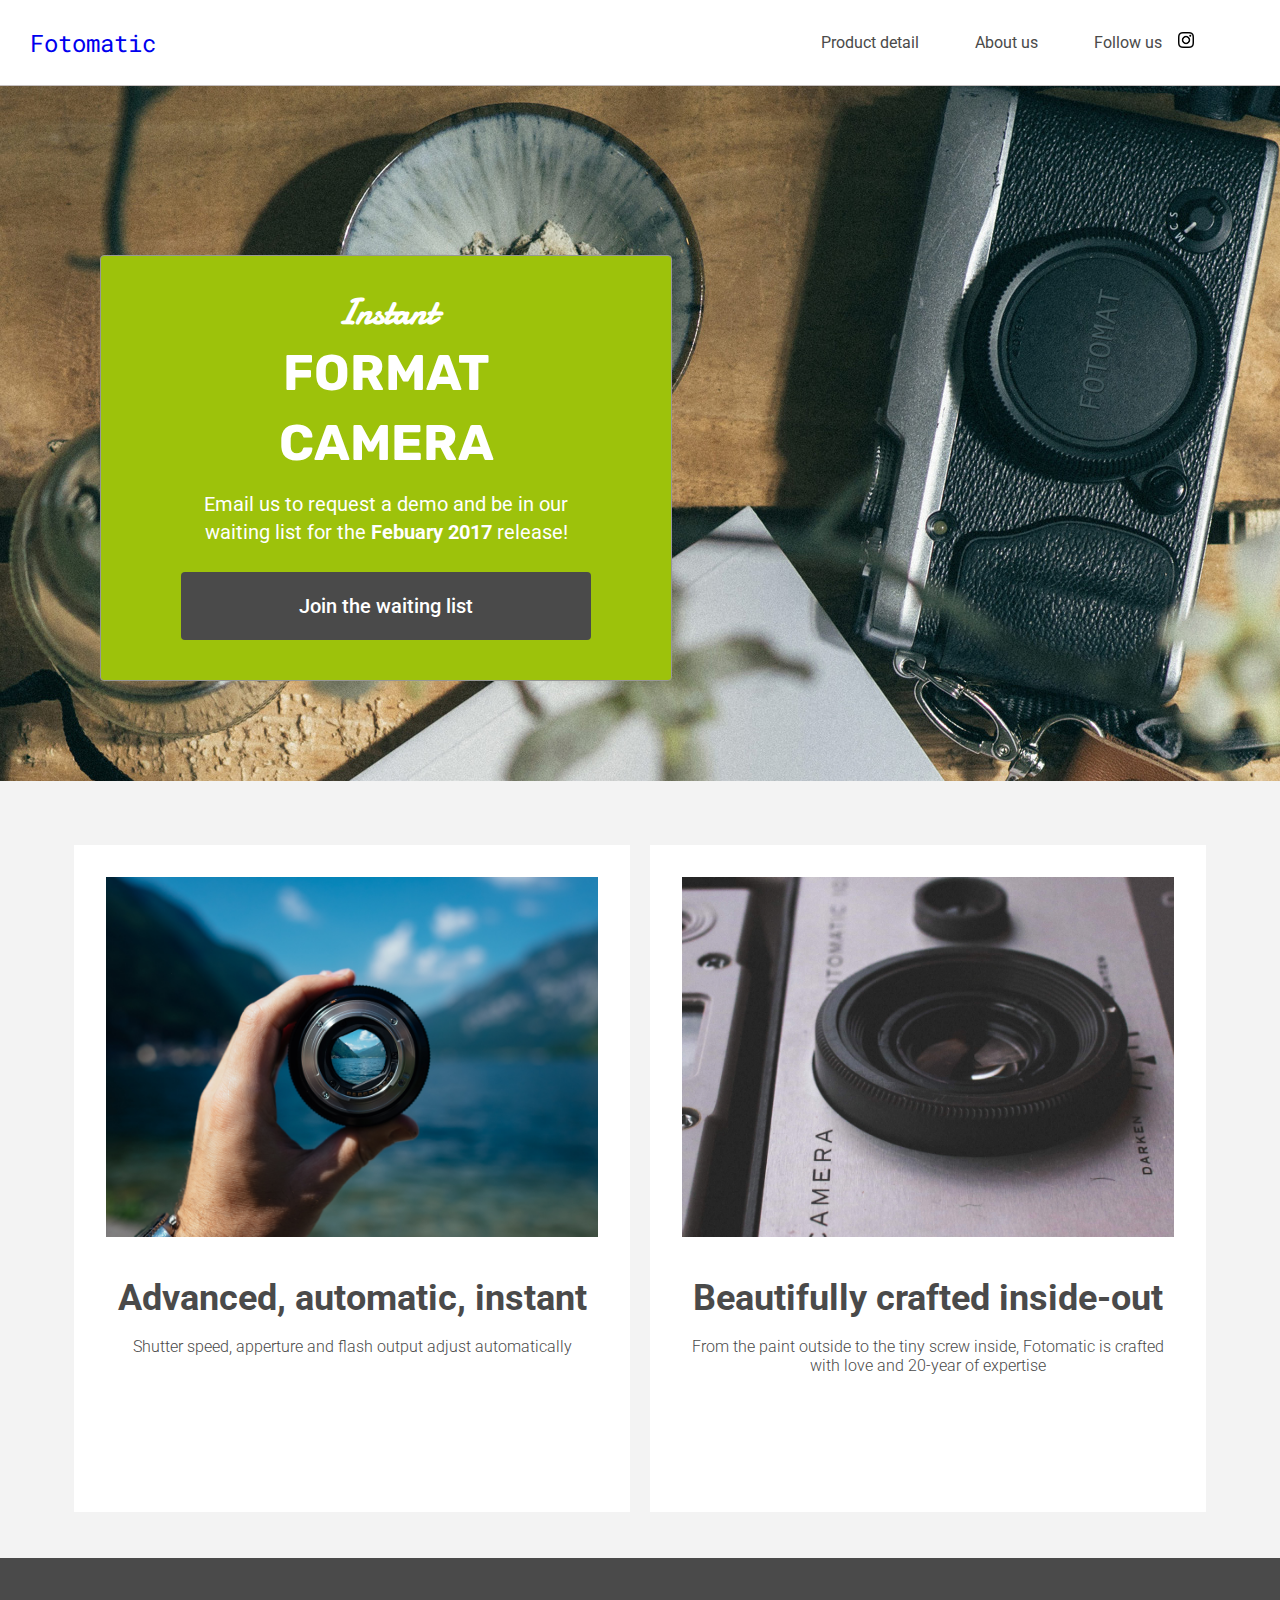
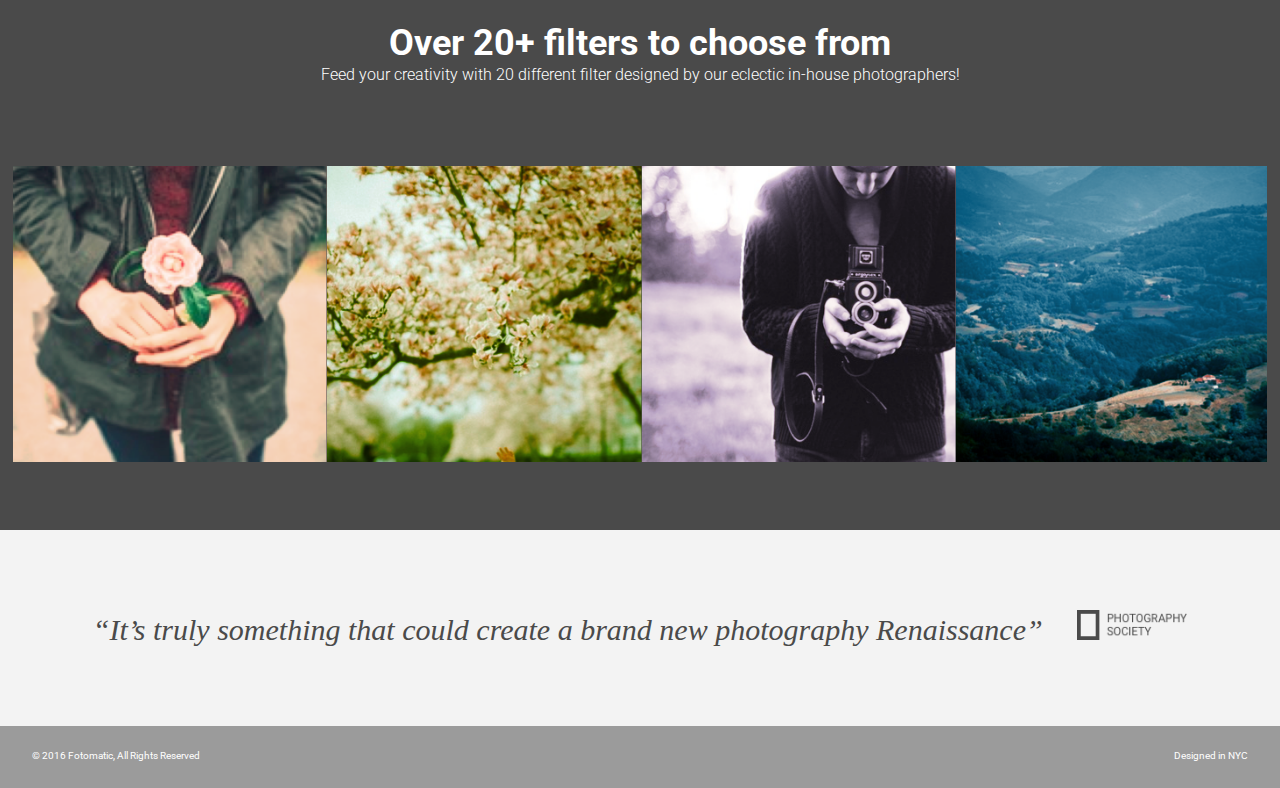
==== index.html @ f7a87e55 "alone initial" ====
<!DOCTYPE html>
<html>
  <head>
    <link
      href="https://fonts.googleapis.com/css?family=Damion"
      rel="stylesheet"
    />
    <link
      href="https://fonts.googleapis.com/css?family=Rubik"
      rel="stylesheet"
    />
    <link
      href="https://fonts.googleapis.com/css?family=Roboto:300,400,600,700"
      rel="stylesheet"
    />
    <link
      href="https://fonts.googleapis.com/css2?family=Roboto+Mono&family=Roboto:ital@1&display=swap"
      rel="stylesheet"
    />
    <link rel="stylesheet" href="./resources/css/style.css" />
    <meta name="viewport" content="width=device-width, initial-scale=1.0" />

    <meta charset="UTF-8" />
  </head>
  <body>
    <!-- Header -->
    <header>
      <div class="content">
        <a href="index.html" class="desktop logo">Fotomatic</a>
        <nav class="desktop">
          <ul>
            <li><a href="#">Product detail</a></li>
            <li><a href="#">About us</a></li>
            <li>
              <a href="https://www.instagram.com/"
                >Follow us
                <img class="icon" src="./resources/images/instagram.png"
              /></a>
            </li>
            <li><a href="#" class="button">Join us</a></li>
          </ul>
        </nav>
        <nav class="mobile">
          <ul>
            <li>
              <a href="#"><img src="./resources/images/ic-logo.svg" /></a>
            </li>
            <li>
              <a href="#"
                ><img src="./resources/images/ic-product-detail.svg"
              /></a>
            </li>
            <li>
              <a href="#"><img src="./resources/images/ic-about-us.svg" /></a>
            </li>
            <li><a href="#" class="button">Join us</a></li>
          </ul>
        </nav>
      </div>
    </header>
    <!-- Main Content -->
    <div class="main-content">
      <!-- Sign Up Section -->
      <div id="sign-up-section" class="banner">
        <div id="sign-up-cta">
          <div class="content center">
            <div class="header">
              <h2 class="cursive">Instant</h2>
              <h1 class="striking">FORMAT CAMERA</h1>
            </div>
            <div class="email">
              <span>
                Email us to request a demo and be in our waiting list for the
                <strong>Febuary 2017</strong> release!
              </span>
              <div class="button">Join the waiting list</div>
            </div>
          </div>
        </div>
      </div>

      <!-- Features Section -->
      <div id="features-section">
        <div class="feature">
          <div class="center">
            <div class="image-container">
              <img src="resources/images/feature-1.png" />
            </div>
            <div class="content">
              <h2>Advanced, automatic, instant</h2>
              <h3>
                Shutter speed, apperture and flash output adjust automatically
              </h3>
            </div>
          </div>
        </div>
        <div class="feature">
          <div class="center">
            <div class="image-container">
              <img src="resources/images/feature-2.png" />
            </div>
            <div class="content">
              <h2>Beautifully crafted inside-out</h2>
              <h3>
                From the paint outside to the tiny screw inside, Fotomatic is
                crafted with love and 20-year of expertise
              </h3>
            </div>
          </div>
        </div>
      </div>

      <!-- Filters Section -->
      <div id="filters-section">
        <div class="content center">
          <h2>Over 20+ filters to choose from</h2>
          <h3>
            Feed your creativity with 20 different filter designed by our
            eclectic in-house photographers!
          </h3>
        </div>
        <div class="main-img images-container">
          <div class="image-container">
            <img src="./resources/images/filter-1.png" />
          </div>
          <div class="image-container">
            <img src="./resources/images/filter-2.png" />
          </div>
          <div class="image-container">
            <img src="./resources/images/filter-3.png" />
          </div>
          <div class="image-container extra">
            <img src="./resources/images/filter-4.png" />
          </div>
        </div>
      </div>

      <!-- 
      $color_1: white;
$color_2: #4a4a4a;
$font-family_1: "Roboto", sans-serif;
$font-family_2: "Damion", cursive;
$font-family_3: "Rubik", sans-serif;
$font-family_4: "Palatino", serif;
$font-family_5: "Roboto Mono", monospace;
$background-color_1: #4a4a4a;
$background-color_2: white;
$background-color_3: #9dc20b;
$background-color_4: transparent;
$background-color_5: #f3f3f3;
$background-color_6: #9b9b9b; -->

      <!-- Quotes Section-->
      <div id="quotes-section">
        <div class="content center">
          <span class="quote"
            >“It’s truly something that could create a brand new photography
            Renaissance”</span
          >
          <img
            class="quote-citation"
            src="./resources/images/photography-logo.png"
          />
        </div>
      </div>

      <!-- Footer -->
      <footer>
        <div class="content">
          <span class="copyright">© 2016 Fotomatic, All Rights Reserved</span>
          <span class="location">Designed in NYC</span>
        </div>
      </footer>
    </div>
  </body>
</html>
---- resources/css/style.css ----
/* Universal Styles */
/* Header */
/* Sign Up Section */
/* Features Section */
/* Filters Section */
/* Quotes Section */
/* Footer */
html {
  font-family: "Roboto", sans-serif;
  font-size: 16px;
}

body {
  margin: 0;
}

.main-content {
  position: relative;
  top: 5.3125rem;
}

.center {
  text-align: center;
}

.button {
  border-radius: 4px;
  background-color: #4a4a4a;
  color: white;
}

.image-container {
  overflow: hidden;
}
.image-container img {
  display: block;
  max-width: 100%;
}

header {
  position: fixed;
  z-index: 100;
  width: 100%;
  border-bottom: solid 1px #c6c1c1;
  background-color: white;
  color: #4a4a4a;
}
header .button {
  display: none;
}
header .content {
  height: 85px;
  display: flex;
  align-items: center;
  padding: 0 1.875rem;
}
header .logo {
  flex: 1;
  font-family: "Roboto Mono", monospace;
  font-size: 24px;
  text-decoration: none;
}
header nav ul {
  display: flex;
  list-style: none;
}
header .icon {
  width: 1rem;
  padding-left: 0.75rem;
}
header .mobile {
  display: none;
}

nav li {
  padding-left: 3.5rem;
}
nav a {
  vertical-align: bottom;
  line-height: 1.6;
  font-size: 1rem;
  color: #4a4a4a;
  text-decoration: none;
}

#sign-up-section {
  display: flex;
  justify-content: flex-start;
  align-items: flex-start;
  height: 43.5rem;
  height: 43.5rem;
  background-image: url("../images/banner-landingpage.jpg");
  background-position: bottom;
  background-size: cover;
  background-repeat: no-repeat;
}

#sign-up-cta {
  padding: 0 5rem 2.5rem 5rem;
  border: solid 1px #979797;
  border-radius: 4px;
  background-color: #9dc20b;
  margin: 170px auto 170px 100px;
}
#sign-up-cta .content {
  width: 25.625rem;
  margin-top: 2rem;
  font-family: "Roboto", sans-serif;
  font-size: 1.25rem;
  line-height: 1.4;
  color: white;
}
#sign-up-cta h1 {
  font-size: 3.125rem;
}
#sign-up-cta h2 {
  font-size: 2.25rem;
}
#sign-up-cta span strong {
  font-weight: bold;
}
#sign-up-cta .cursive {
  font-family: "Damion", cursive;
  margin: 0;
}
#sign-up-cta .striking {
  font-family: "Rubik", sans-serif;
  padding-bottom: 0.75rem;
  margin: 0;
}
#sign-up-cta .button {
  margin-top: 1.625rem;
  padding: 1.25rem 7.25rem;
  font-weight: 500;
}

#features-section {
  display: flex;
  justify-content: space-between;
  padding: 4rem 5% 46px 5%;
  background-color: #f3f3f3;
}

.feature {
  height: 635px;
  flex: 1;
  padding: 2rem 2rem 0 2rem;
  margin: 0px 10px;
  background-color: white;
}
.feature .image-container img {
  width: 100%;
}
.feature .content {
  line-height: 1.2;
  padding-top: 40px;
  height: 187px;
}
.feature h2 {
  font-size: 2.25rem;
  font-weight: bold;
  color: #4a4a4a;
  margin: 0;
}
.feature h3 {
  font-size: 1rem;
  line-height: 1.2;
  font-weight: 300;
  color: #4a4a4a;
}

#filters-section {
  padding: 4rem 0;
  background-color: #4a4a4a;
}
#filters-section .content {
  padding: 0 0.625rem;
  margin-bottom: 5rem;
}
#filters-section .content h2 {
  margin: 0;
  font-size: 2.25rem;
  font-weight: bold;
  color: white;
}
#filters-section .content h3 {
  margin: 0;
  font-size: 1rem;
  line-height: 1.4;
  font-weight: 300;
  color: white;
}
#filters-section .main-img {
  display: inline-flex;
}
#filters-section .images-container {
  max-width: 100%;
  padding: 0 1%;
}

#quotes-section {
  background-color: #f3f3f3;
}
#quotes-section .content {
  padding: 5rem 0;
}
#quotes-section .quote {
  font-family: "Palatino", serif;
  font-size: 1.875rem;
  line-height: 1.1;
  font-style: italic;
  color: #4a4a4a;
}
#quotes-section .quote-citation {
  margin-left: 30px;
  height: 1.875rem;
}

footer {
  background-color: #9b9b9b;
  height: 62px;
}
footer .content {
  padding: 1.5rem 2rem;
  color: white;
  display: flex;
  font-size: 0.75rem;
  font-family: "Roboto", sans-serif;
  font-weight: 400;
}
footer .copyright {
  flex-grow: 1;
}

@media only screen and (max-width: 890px) {
  .feature h2 {
    font-size: 1.125rem;
    line-height: 1.3;
    font-weight: normal;
  }
  .feature h3 {
    font-size: 0.875rem;
    line-height: 1.4;
  }
}
@media only screen and (min-width: 760px) {
  footer .content {
    font-size: 0.625rem;
  }
}
@media only screen and (max-width: 760px) {
  header li {
    padding: 0 15px;
  }
  header .button {
    display: block;
    padding: 0.1875rem 0.5rem;
    background-color: #9dc20b;
    line-height: 1.6;
    color: white;
  }
  .main-content {
    top: 85px;
  }
  #sign-up-section {
    align-items: center;
    justify-content: center;
    height: 28rem;
  }
  #sign-up-cta {
    position: static;
    width: auto;
    height: auto;
    background-color: transparent;
    border: none;
    font-weight: lighter;
  }
  #sign-up-cta .content {
    margin-top: 0;
  }
  #sign-up-cta .email {
    display: none;
  }
  #sign-up-cta h1 {
    font-size: 3.125rem;
  }
  #sign-up-cta h2 {
    font-size: 2.25rem;
  }
  #features-section {
    padding: 64px 2% 46px 2%;
  }
  #features-section .content {
    text-align: left;
  }
  #features-section .content h3 {
    font-size: 1.125rem;
  }
  #features-section .content h2 {
    font-size: 2.25rem;
    font-weight: bold;
  }
  #filters-section {
    padding: 1.5rem 0 0 0;
  }
  #filters-section .content {
    margin-bottom: 1rem;
  }
  #filters-section .content h2 {
    padding-bottom: 0.625rem;
    font-size: 1.125rem;
    line-height: 1.3;
    font-weight: normal;
  }
  #filters-section .content h3 {
    font-size: 0.875rem;
    line-height: 1.4;
  }
  #filters-section .images-container {
    padding: 0;
  }
  #quotes-section .content {
    padding: 1.875rem;
    text-align: left;
    display: flex;
  }
  #quotes-section .content .quote {
    font-size: 1.5rem;
    line-height: 1.4;
  }
  #quotes-section .content .quote-citation {
    margin: 0;
  }
}
@media only screen and (max-width: 450px) {
  header .content {
    padding: 0;
    height: 3rem;
  }
  header .content .desktop {
    display: none;
  }
  header .content .mobile {
    display: block;
    width: 100%;
  }
  header .content .mobile ul {
    display: flex;
    padding-left: 0.5rem;
    justify-content: space-around;
    align-items: center;
    width: 100%;
  }
  header .content .mobile li {
    padding: 0;
  }
  header .content .mobile .button {
    padding: 0.1875rem 0.5rem;
    background-color: #9dc20b;
    line-height: 1.6;
    color: white;
  }
  #sign-up-section {
    height: 20rem;
  }
  #sign-up-cta h1 {
    font-size: 2.25rem;
  }
  #sign-up-cta h2 {
    font-size: 2rem;
  }
  #features-section {
    flex-flow: column;
    padding: 0;
  }
  .feature {
    margin: 0;
    padding: 1.25rem 1rem 0 1rem;
  }
  .feature .content {
    line-height: 0.5rem;
  }
  .feature .content h2 {
    text-align: center;
    font-size: 1rem;
    font-weight: 400;
  }
  .feature .content h3 {
    text-align: center;
    font-size: 1rem;
  }
  #filters-section .extra {
    display: none;
  }
  #quotes-section {
    display: block;
  }
  #quotes-section .content span {
    width: 100%;
  }
}/*# sourceMappingURL=style.css.map */
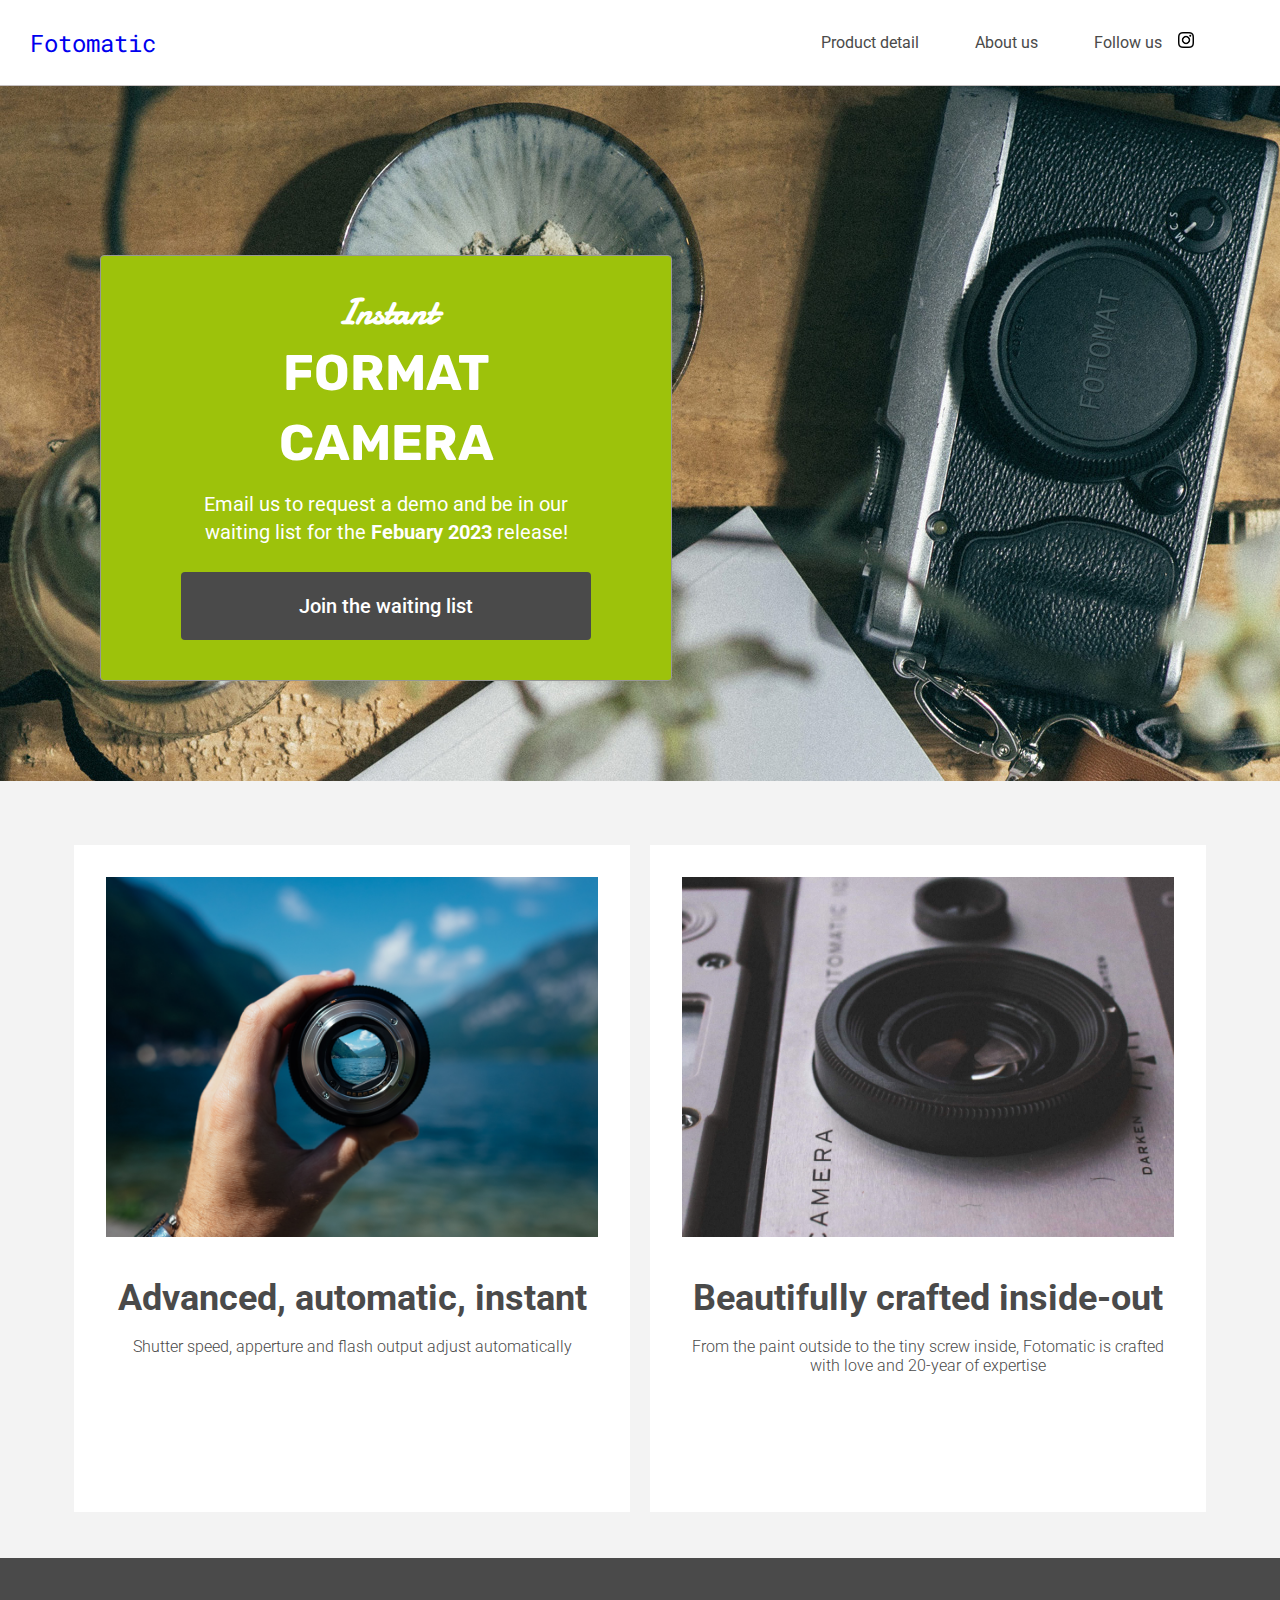
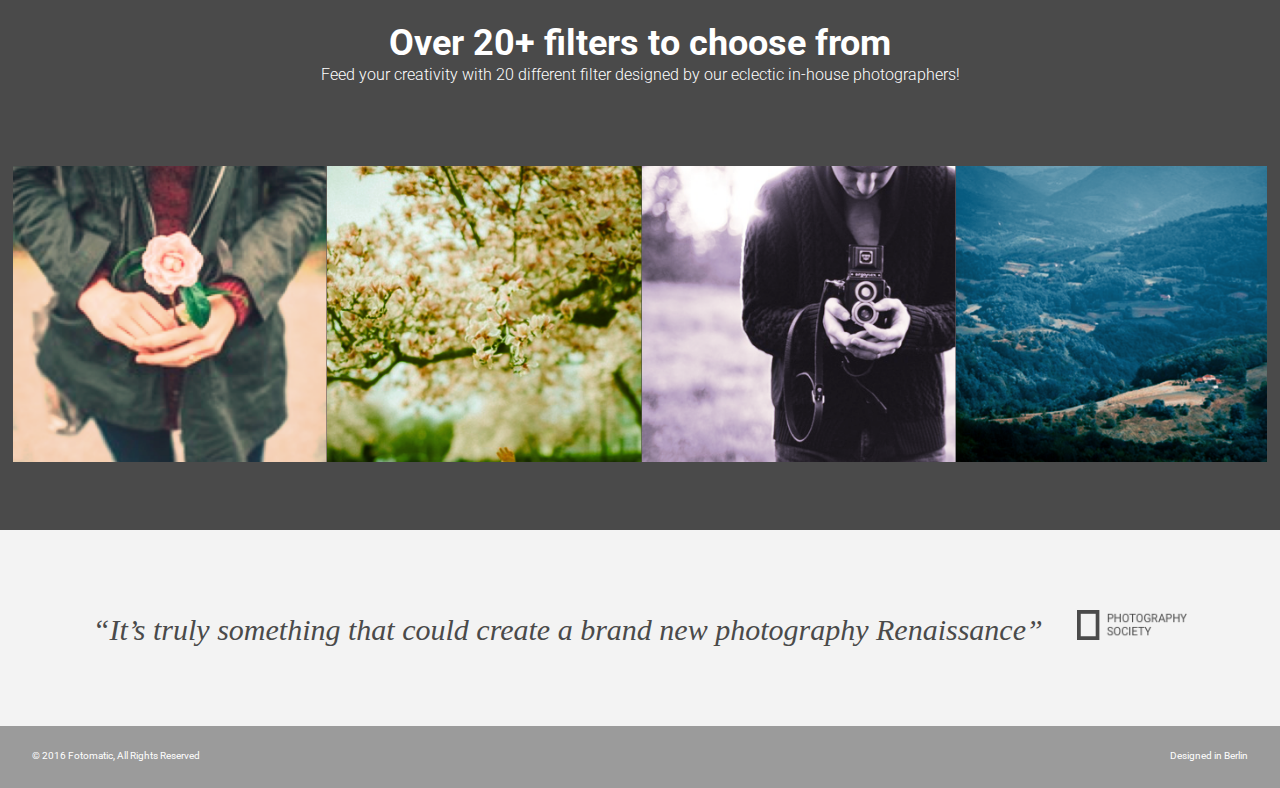
==== commit 7060a3a0: "tweeking" ====
--- a/index.html
+++ b/index.html
@@ -71,7 +71,7 @@
             <div class="email">
               <span>
                 Email us to request a demo and be in our waiting list for the
-                <strong>Febuary 2017</strong> release!
+                <strong>Febuary 2023</strong> release!
               </span>
               <div class="button">Join the waiting list</div>
             </div>
@@ -168,7 +168,7 @@
       <footer>
         <div class="content">
           <span class="copyright">© 2016 Fotomatic, All Rights Reserved</span>
-          <span class="location">Designed in NYC</span>
+          <span class="location">Designed in Berlin</span>
         </div>
       </footer>
     </div>
--- a/resources/css/style.css
+++ b/resources/css/style.css
@@ -268,6 +268,7 @@
     height: 28rem;
   }
   #sign-up-cta {
+    margin: auto;
     position: static;
     width: auto;
     height: auto;
@@ -349,7 +350,7 @@
     padding-left: 0.5rem;
     justify-content: space-around;
     align-items: center;
-    width: 100%;
+    width: auto;
   }
   header .content .mobile li {
     padding: 0;
@@ -363,10 +364,10 @@
   #sign-up-section {
     height: 20rem;
   }
-  #sign-up-cta h1 {
+  #sign-up-section #sign-up-cta h1 {
     font-size: 2.25rem;
   }
-  #sign-up-cta h2 {
+  #sign-up-section #sign-up-cta h2 {
     font-size: 2rem;
   }
   #features-section {
